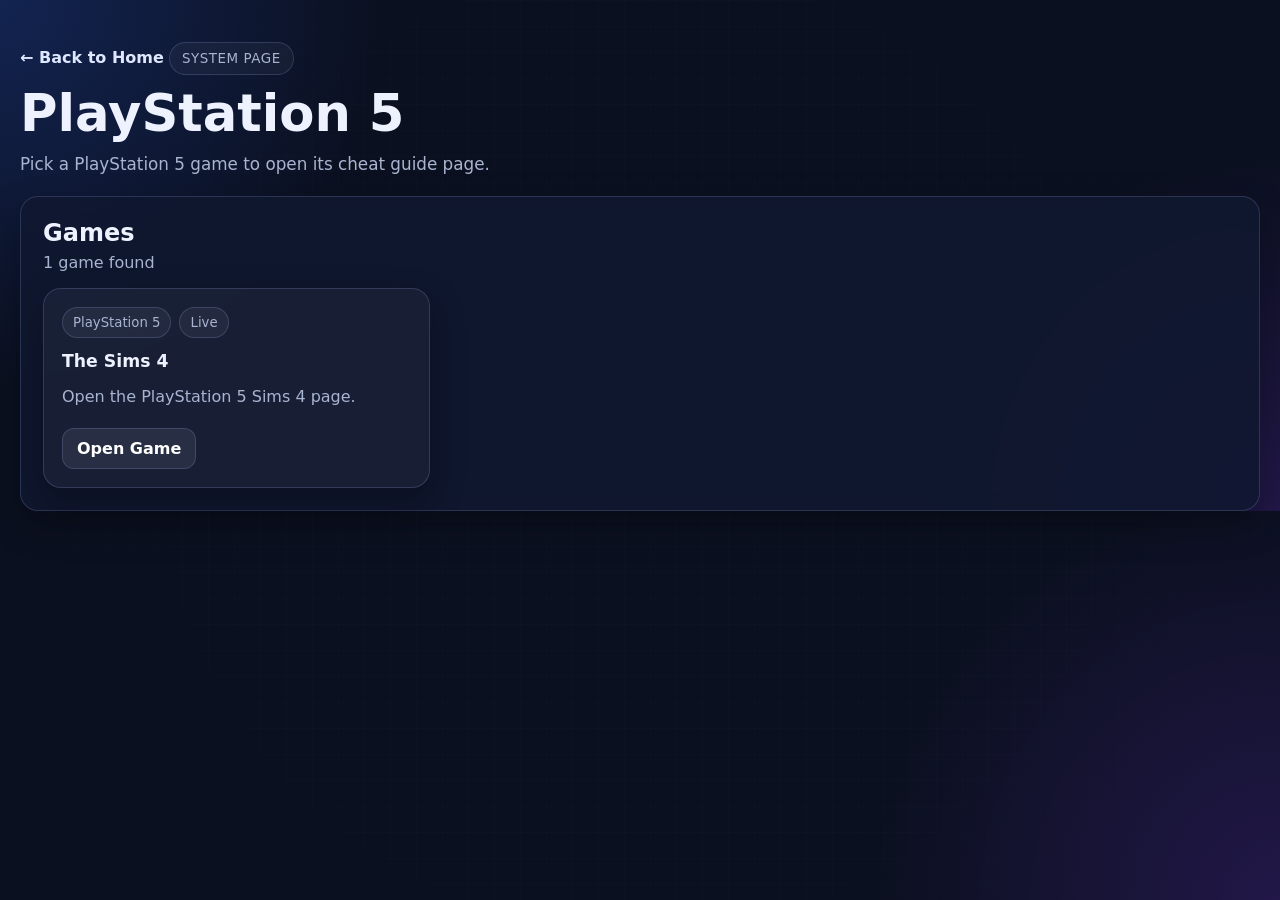
==== ps5.html @ 373ae3fd "Create ps5.html" ====
<!DOCTYPE html>
<html lang="en" data-page="system" data-system="PlayStation 5">
<head>
  <meta charset="UTF-8" />
  <meta name="viewport" content="width=device-width, initial-scale=1.0" />
  <title>PlayStation 5 | Game Cheat Lookup</title>
  <meta name="description" content="Browse PlayStation 5 cheat guides." />
  <link rel="stylesheet" href="styles.css" />
</head>
<body>
  <div class="bg-grid"></div>

  <header class="site-header">
    <div class="container">
      <a class="back-link" href="index.html">← Back to Home</a>
      <div class="eyebrow">System Page</div>
      <h1>PlayStation 5</h1>
      <p class="hero-copy">
        Pick a PlayStation 5 game to open its cheat guide page.
      </p>
    </div>
  </header>

  <main class="container">
    <section class="panel">
      <div class="section-head">
        <div>
          <h2>Games</h2>
          <p id="systemSummary">Loading...</p>
        </div>
      </div>

      <div id="gameGrid" class="card-grid"></div>
    </section>
  </main>

  <script src="data.js"></script>
  <script src="app.js"></script>
</body>
</html>
---- styles.css ----
:root {
  --bg: #0b1020;
  --panel: rgba(16, 24, 48, 0.88);
  --text: #eef2ff;
  --muted: #a9b4d0;
  --line: rgba(171, 188, 255, 0.18);
  --shadow: 0 14px 35px rgba(0, 0, 0, 0.28);
  --radius: 18px;
  --max: 1280px;
  font-family: Inter, ui-sans-serif, system-ui, -apple-system, BlinkMacSystemFont, "Segoe UI", sans-serif;
}

* {
  box-sizing: border-box;
}

html,
body {
  margin: 0;
  padding: 0;
  min-height: 100%;
  background:
    radial-gradient(circle at top left, rgba(38, 87, 208, 0.28), transparent 28%),
    radial-gradient(circle at bottom right, rgba(137, 56, 255, 0.18), transparent 26%),
    var(--bg);
  color: var(--text);
}

body {
  position: relative;
}

a {
  color: inherit;
  text-decoration: none;
}

.bg-grid {
  position: fixed;
  inset: 0;
  background-image:
    linear-gradient(rgba(255, 255, 255, 0.04) 1px, transparent 1px),
    linear-gradient(90deg, rgba(255, 255, 255, 0.04) 1px, transparent 1px);
  background-size: 26px 26px;
  mask-image: radial-gradient(circle at center, black 55%, transparent 100%);
  pointer-events: none;
  opacity: 0.35;
}

.site-header,
.container {
  position: relative;
  z-index: 1;
}

.container {
  width: min(100%, var(--max));
  margin: 0 auto;
  padding-left: 20px;
  padding-right: 20px;
}

.site-header {
  padding: 42px 0 18px;
}

.eyebrow {
  display: inline-block;
  margin-bottom: 12px;
  padding: 8px 12px;
  border-radius: 999px;
  border: 1px solid var(--line);
  background: rgba(255, 255, 255, 0.04);
  color: var(--muted);
  font-size: 0.84rem;
  letter-spacing: 0.04em;
  text-transform: uppercase;
}

h1 {
  margin: 0 0 10px;
  font-size: clamp(2.2rem, 4vw, 4rem);
  line-height: 1.03;
}

.hero-copy {
  max-width: 780px;
  color: var(--muted);
  font-size: 1.05rem;
  line-height: 1.7;
  margin: 0;
}

.back-link {
  display: inline-block;
  margin-bottom: 18px;
  color: #dfe7ff;
  font-weight: 700;
}

.panel {
  border: 1px solid var(--line);
  background: var(--panel);
  box-shadow: var(--shadow);
  backdrop-filter: blur(10px);
  border-radius: var(--radius);
  padding: 22px;
  margin-bottom: 22px;
}

.hero-panel {
  margin-top: 8px;
}

.section-head {
  display: flex;
  justify-content: space-between;
  gap: 14px;
  align-items: end;
  margin-bottom: 16px;
}

.section-head h2 {
  margin: 0 0 6px;
}

.section-head p {
  margin: 0;
  color: var(--muted);
}

.stats {
  display: grid;
  grid-template-columns: repeat(auto-fit, minmax(190px, 1fr));
  gap: 14px;
}

.stat-card,
.info-card,
.system-card,
.game-card {
  border: 1px solid var(--line);
  background: rgba(255, 255, 255, 0.04);
  border-radius: 18px;
  box-shadow: var(--shadow);
}

.stat-card {
  padding: 16px 18px;
}

.stat-label {
  display: block;
  color: var(--muted);
  font-size: 0.82rem;
  margin-bottom: 6px;
}

.stat-value {
  font-size: 1.08rem;
  font-weight: 700;
}

.card-grid,
.simple-grid {
  display: grid;
  grid-template-columns: repeat(auto-fill, minmax(290px, 1fr));
  gap: 16px;
}

.system-card,
.game-card,
.info-card {
  padding: 18px;
}

.system-card__title,
.game-card__title,
.info-card h3 {
  margin: 0 0 10px;
  font-size: 1.08rem;
  line-height: 1.35;
}

.system-card__desc,
.game-card__desc,
.info-card p {
  margin: 0 0 18px;
  color: var(--muted);
  line-height: 1.65;
}

.system-card__footer,
.game-card__footer {
  margin-top: auto;
}

.open-link {
  display: inline-flex;
  align-items: center;
  justify-content: center;
  border: 1px solid var(--line);
  background: rgba(255, 255, 255, 0.07);
  color: #ffffff;
  border-radius: 12px;
  padding: 10px 14px;
  font-weight: 700;
}

.tag-row {
  display: flex;
  flex-wrap: wrap;
  gap: 8px;
  margin-bottom: 12px;
}

.tag {
  display: inline-flex;
  align-items: center;
  border-radius: 999px;
  border: 1px solid var(--line);
  background: rgba(255, 255, 255, 0.05);
  padding: 7px 10px;
  font-size: 0.83rem;
  color: var(--muted);
}

.empty-state {
  border-radius: 18px;
  border: 1px dashed var(--line);
  padding: 26px;
  background: rgba(255, 255, 255, 0.03);
  color: var(--muted);
}

@media (max-width: 640px) {
  .container {
    padding-left: 14px;
    padding-right: 14px;
  }

  .site-header {
    padding-top: 28px;
  }

  .stats,
  .card-grid,
  .simple-grid {
    grid-template-columns: 1fr;
  }
}
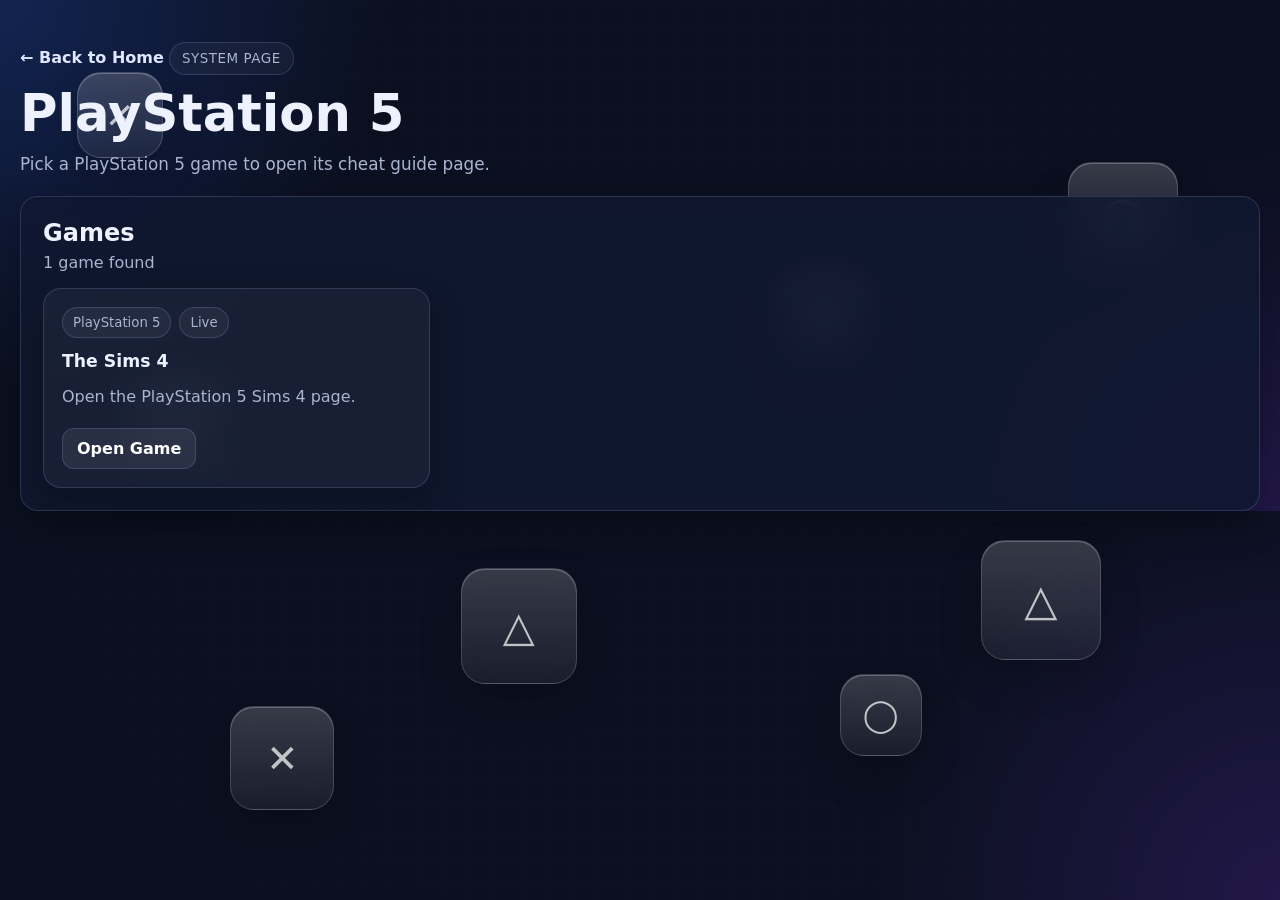
==== commit a9ee610d: "Update ps5.html" ====
--- a/ps5.html
+++ b/ps5.html
@@ -7,8 +7,19 @@
   <meta name="description" content="Browse PlayStation 5 cheat guides." />
   <link rel="stylesheet" href="styles.css" />
 </head>
-<body>
+<body class="ps5-page">
   <div class="bg-grid"></div>
+
+  <div class="ps-bg-icons" aria-hidden="true">
+    <span class="ps-symbol sym-x sym-1">✕</span>
+    <span class="ps-symbol sym-circle sym-2">◯</span>
+    <span class="ps-symbol sym-square sym-3">□</span>
+    <span class="ps-symbol sym-triangle sym-4">△</span>
+    <span class="ps-symbol sym-x sym-5">✕</span>
+    <span class="ps-symbol sym-circle sym-6">◯</span>
+    <span class="ps-symbol sym-square sym-7">□</span>
+    <span class="ps-symbol sym-triangle sym-8">△</span>
+  </div>
 
   <header class="site-header">
     <div class="container">
--- a/styles.css
+++ b/styles.css
@@ -28,6 +28,7 @@
 
 body {
   position: relative;
+  overflow-x: hidden;
 }
 
 a {
@@ -45,12 +46,13 @@
   mask-image: radial-gradient(circle at center, black 55%, transparent 100%);
   pointer-events: none;
   opacity: 0.35;
+  z-index: 0;
 }
 
 .site-header,
 .container {
   position: relative;
-  z-index: 1;
+  z-index: 2;
 }
 
 .container {
@@ -233,6 +235,169 @@
   color: var(--muted);
 }
 
+/* PS5 floating glass symbols */
+
+.ps5-page .ps-bg-icons {
+  position: fixed;
+  inset: 0;
+  pointer-events: none;
+  overflow: hidden;
+  z-index: 1;
+}
+
+.ps5-page .ps-symbol {
+  position: absolute;
+  display: flex;
+  align-items: center;
+  justify-content: center;
+  color: rgba(255, 255, 255, 0.72);
+  background: linear-gradient(
+    180deg,
+    rgba(255, 255, 255, 0.18) 0%,
+    rgba(255, 255, 255, 0.06) 100%
+  );
+  border: 1px solid rgba(255, 255, 255, 0.16);
+  box-shadow:
+    inset 0 1px 0 rgba(255, 255, 255, 0.24),
+    0 18px 40px rgba(0, 0, 0, 0.18);
+  backdrop-filter: blur(12px);
+  -webkit-backdrop-filter: blur(12px);
+  user-select: none;
+}
+
+.ps5-page .sym-x,
+.ps5-page .sym-circle,
+.ps5-page .sym-square,
+.ps5-page .sym-triangle {
+  border-radius: 24px;
+}
+
+.ps5-page .sym-1 {
+  top: 8%;
+  left: 6%;
+  width: 86px;
+  height: 86px;
+  font-size: 2.2rem;
+  animation: floatA 16s ease-in-out infinite;
+}
+
+.ps5-page .sym-2 {
+  top: 18%;
+  right: 8%;
+  width: 110px;
+  height: 110px;
+  font-size: 2.5rem;
+  animation: floatB 19s ease-in-out infinite;
+}
+
+.ps5-page .sym-3 {
+  top: 42%;
+  left: 10%;
+  width: 96px;
+  height: 96px;
+  font-size: 2.3rem;
+  animation: floatC 18s ease-in-out infinite;
+}
+
+.ps5-page .sym-4 {
+  top: 60%;
+  right: 14%;
+  width: 120px;
+  height: 120px;
+  font-size: 2.7rem;
+  animation: floatA 20s ease-in-out infinite;
+}
+
+.ps5-page .sym-5 {
+  bottom: 10%;
+  left: 18%;
+  width: 104px;
+  height: 104px;
+  font-size: 2.4rem;
+  animation: floatB 17s ease-in-out infinite;
+}
+
+.ps5-page .sym-6 {
+  bottom: 16%;
+  right: 28%;
+  width: 82px;
+  height: 82px;
+  font-size: 2rem;
+  animation: floatC 15s ease-in-out infinite;
+}
+
+.ps5-page .sym-7 {
+  top: 30%;
+  right: 32%;
+  width: 92px;
+  height: 92px;
+  font-size: 2.2rem;
+  animation: floatA 21s ease-in-out infinite;
+}
+
+.ps5-page .sym-8 {
+  bottom: 24%;
+  left: 36%;
+  width: 116px;
+  height: 116px;
+  font-size: 2.6rem;
+  animation: floatB 22s ease-in-out infinite;
+}
+
+@keyframes floatA {
+  0% {
+    transform: translate3d(0, 0, 0) rotate(0deg);
+  }
+  25% {
+    transform: translate3d(24px, -18px, 0) rotate(8deg);
+  }
+  50% {
+    transform: translate3d(-12px, 20px, 0) rotate(-6deg);
+  }
+  75% {
+    transform: translate3d(18px, 10px, 0) rotate(4deg);
+  }
+  100% {
+    transform: translate3d(0, 0, 0) rotate(0deg);
+  }
+}
+
+@keyframes floatB {
+  0% {
+    transform: translate3d(0, 0, 0) rotate(0deg);
+  }
+  25% {
+    transform: translate3d(-20px, 18px, 0) rotate(-7deg);
+  }
+  50% {
+    transform: translate3d(16px, -20px, 0) rotate(5deg);
+  }
+  75% {
+    transform: translate3d(-10px, -8px, 0) rotate(-4deg);
+  }
+  100% {
+    transform: translate3d(0, 0, 0) rotate(0deg);
+  }
+}
+
+@keyframes floatC {
+  0% {
+    transform: translate3d(0, 0, 0) rotate(0deg);
+  }
+  20% {
+    transform: translate3d(14px, -12px, 0) rotate(5deg);
+  }
+  50% {
+    transform: translate3d(-22px, 14px, 0) rotate(-8deg);
+  }
+  80% {
+    transform: translate3d(12px, 22px, 0) rotate(6deg);
+  }
+  100% {
+    transform: translate3d(0, 0, 0) rotate(0deg);
+  }
+}
+
 @media (max-width: 640px) {
   .container {
     padding-left: 14px;
@@ -248,4 +413,15 @@
   .simple-grid {
     grid-template-columns: 1fr;
   }
-}
+
+  .ps5-page .sym-1,
+  .ps5-page .sym-2,
+  .ps5-page .sym-3,
+  .ps5-page .sym-4,
+  .ps5-page .sym-5,
+  .ps5-page .sym-6,
+  .ps5-page .sym-7,
+  .ps5-page .sym-8 {
+    transform: scale(0.8);
+  }
+}
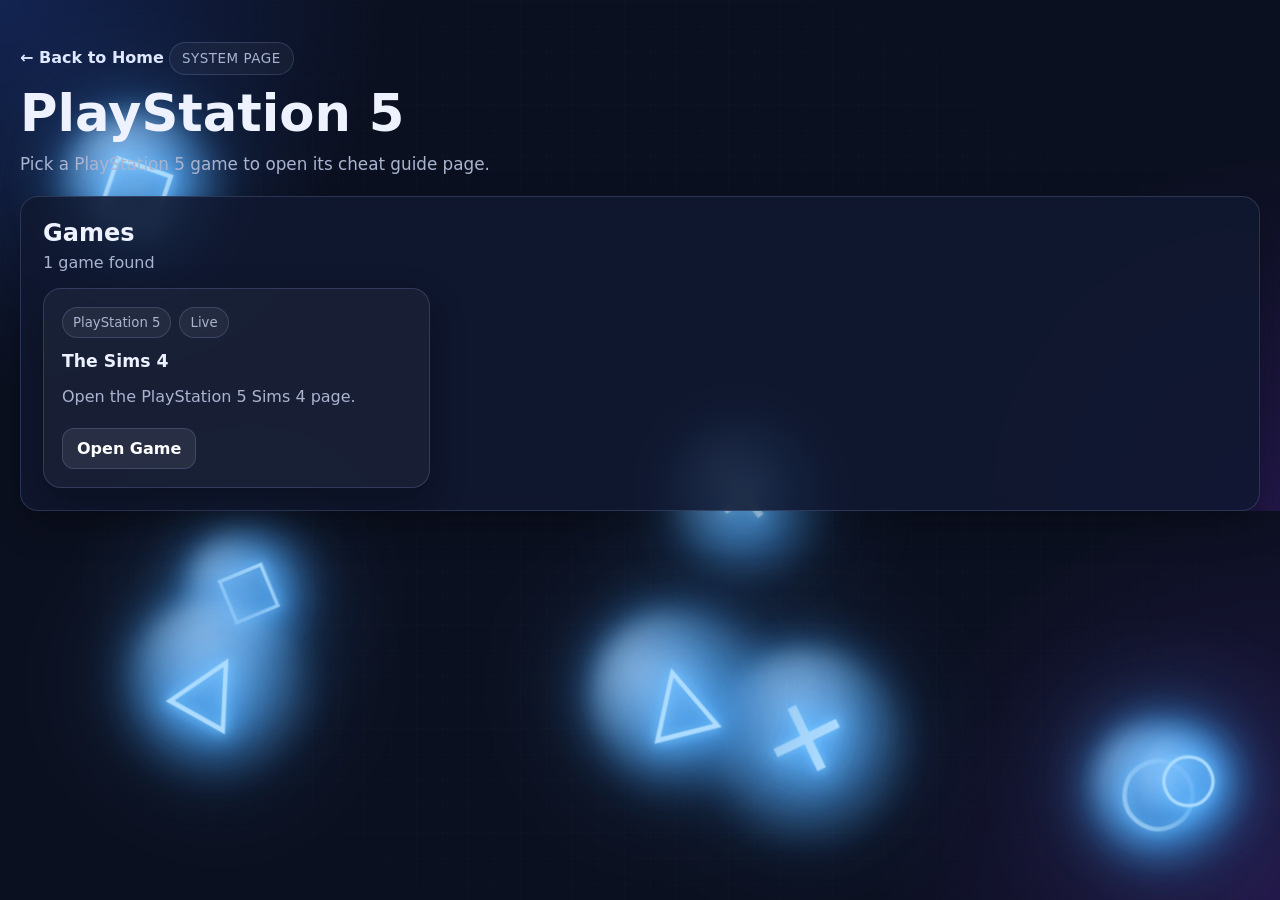
==== commit 5bc3883c: "Update ps5.html" ====
--- a/ps5.html
+++ b/ps5.html
@@ -11,14 +11,14 @@
   <div class="bg-grid"></div>
 
   <div class="ps-bg-icons" aria-hidden="true">
-    <span class="ps-symbol sym-x sym-1">✕</span>
-    <span class="ps-symbol sym-circle sym-2">◯</span>
-    <span class="ps-symbol sym-square sym-3">□</span>
-    <span class="ps-symbol sym-triangle sym-4">△</span>
-    <span class="ps-symbol sym-x sym-5">✕</span>
-    <span class="ps-symbol sym-circle sym-6">◯</span>
-    <span class="ps-symbol sym-square sym-7">□</span>
-    <span class="ps-symbol sym-triangle sym-8">△</span>
+    <span class="ps-symbol" data-size="xl">✕</span>
+    <span class="ps-symbol" data-size="lg">◯</span>
+    <span class="ps-symbol" data-size="xl">□</span>
+    <span class="ps-symbol" data-size="xl">△</span>
+    <span class="ps-symbol" data-size="lg">✕</span>
+    <span class="ps-symbol" data-size="md">◯</span>
+    <span class="ps-symbol" data-size="lg">□</span>
+    <span class="ps-symbol" data-size="xl">△</span>
   </div>
 
   <header class="site-header">
--- a/styles.css
+++ b/styles.css
@@ -235,7 +235,7 @@
   color: var(--muted);
 }
 
-/* PS5 floating glass symbols */
+/* PS5 floating random blue glowing symbols */
 
 .ps5-page .ps-bg-icons {
   position: fixed;
@@ -250,152 +250,43 @@
   display: flex;
   align-items: center;
   justify-content: center;
-  color: rgba(255, 255, 255, 0.72);
-  background: linear-gradient(
-    180deg,
-    rgba(255, 255, 255, 0.18) 0%,
-    rgba(255, 255, 255, 0.06) 100%
-  );
-  border: 1px solid rgba(255, 255, 255, 0.16);
-  box-shadow:
-    inset 0 1px 0 rgba(255, 255, 255, 0.24),
-    0 18px 40px rgba(0, 0, 0, 0.18);
-  backdrop-filter: blur(12px);
-  -webkit-backdrop-filter: blur(12px);
+  line-height: 1;
+  font-weight: 900;
+  color: rgba(173, 220, 255, 0.98);
   user-select: none;
-}
-
-.ps5-page .sym-x,
-.ps5-page .sym-circle,
-.ps5-page .sym-square,
-.ps5-page .sym-triangle {
-  border-radius: 24px;
-}
-
-.ps5-page .sym-1 {
-  top: 8%;
-  left: 6%;
-  width: 86px;
-  height: 86px;
-  font-size: 2.2rem;
-  animation: floatA 16s ease-in-out infinite;
-}
-
-.ps5-page .sym-2 {
-  top: 18%;
-  right: 8%;
-  width: 110px;
-  height: 110px;
-  font-size: 2.5rem;
-  animation: floatB 19s ease-in-out infinite;
-}
-
-.ps5-page .sym-3 {
-  top: 42%;
-  left: 10%;
-  width: 96px;
-  height: 96px;
-  font-size: 2.3rem;
-  animation: floatC 18s ease-in-out infinite;
-}
-
-.ps5-page .sym-4 {
-  top: 60%;
-  right: 14%;
-  width: 120px;
-  height: 120px;
-  font-size: 2.7rem;
-  animation: floatA 20s ease-in-out infinite;
-}
-
-.ps5-page .sym-5 {
-  bottom: 10%;
-  left: 18%;
-  width: 104px;
-  height: 104px;
-  font-size: 2.4rem;
-  animation: floatB 17s ease-in-out infinite;
-}
-
-.ps5-page .sym-6 {
-  bottom: 16%;
-  right: 28%;
-  width: 82px;
-  height: 82px;
-  font-size: 2rem;
-  animation: floatC 15s ease-in-out infinite;
-}
-
-.ps5-page .sym-7 {
-  top: 30%;
-  right: 32%;
-  width: 92px;
-  height: 92px;
-  font-size: 2.2rem;
-  animation: floatA 21s ease-in-out infinite;
-}
-
-.ps5-page .sym-8 {
-  bottom: 24%;
-  left: 36%;
-  width: 116px;
-  height: 116px;
-  font-size: 2.6rem;
-  animation: floatB 22s ease-in-out infinite;
-}
-
-@keyframes floatA {
-  0% {
-    transform: translate3d(0, 0, 0) rotate(0deg);
-  }
-  25% {
-    transform: translate3d(24px, -18px, 0) rotate(8deg);
-  }
-  50% {
-    transform: translate3d(-12px, 20px, 0) rotate(-6deg);
-  }
-  75% {
-    transform: translate3d(18px, 10px, 0) rotate(4deg);
-  }
-  100% {
-    transform: translate3d(0, 0, 0) rotate(0deg);
-  }
-}
-
-@keyframes floatB {
-  0% {
-    transform: translate3d(0, 0, 0) rotate(0deg);
-  }
-  25% {
-    transform: translate3d(-20px, 18px, 0) rotate(-7deg);
-  }
-  50% {
-    transform: translate3d(16px, -20px, 0) rotate(5deg);
-  }
-  75% {
-    transform: translate3d(-10px, -8px, 0) rotate(-4deg);
-  }
-  100% {
-    transform: translate3d(0, 0, 0) rotate(0deg);
-  }
-}
-
-@keyframes floatC {
-  0% {
-    transform: translate3d(0, 0, 0) rotate(0deg);
-  }
-  20% {
-    transform: translate3d(14px, -12px, 0) rotate(5deg);
-  }
-  50% {
-    transform: translate3d(-22px, 14px, 0) rotate(-8deg);
-  }
-  80% {
-    transform: translate3d(12px, 22px, 0) rotate(6deg);
-  }
-  100% {
-    transform: translate3d(0, 0, 0) rotate(0deg);
-  }
+  will-change: transform, left, top;
+  filter:
+    drop-shadow(0 0 10px rgba(80, 170, 255, 0.9))
+    drop-shadow(0 0 24px rgba(80, 170, 255, 0.75))
+    drop-shadow(0 0 48px rgba(80, 170, 255, 0.45))
+    drop-shadow(0 14px 30px rgba(0, 0, 0, 0.28));
+  text-shadow:
+    0 0 12px rgba(120, 200, 255, 0.95),
+    0 0 28px rgba(80, 170, 255, 0.7),
+    0 0 52px rgba(80, 170, 255, 0.42);
+}
+
+.ps5-page .ps-symbol::before {
+  content: "";
+  position: absolute;
+  inset: -22%;
+  border-radius: 50%;
+  background:
+    radial-gradient(circle, rgba(110, 195, 255, 0.32) 0%, rgba(80, 170, 255, 0.16) 36%, rgba(80, 170, 255, 0.06) 60%, transparent 76%);
+  filter: blur(14px);
+  z-index: -1;
+}
+
+.ps5-page .ps-symbol::after {
+  content: "";
+  position: absolute;
+  inset: -10%;
+  border-radius: 50%;
+  background:
+    radial-gradient(circle at 30% 30%, rgba(255, 255, 255, 0.38), rgba(180, 230, 255, 0.08) 45%, transparent 70%);
+  filter: blur(10px);
+  opacity: 0.9;
+  z-index: -1;
 }
 
 @media (max-width: 640px) {
@@ -413,15 +304,4 @@
   .simple-grid {
     grid-template-columns: 1fr;
   }
-
-  .ps5-page .sym-1,
-  .ps5-page .sym-2,
-  .ps5-page .sym-3,
-  .ps5-page .sym-4,
-  .ps5-page .sym-5,
-  .ps5-page .sym-6,
-  .ps5-page .sym-7,
-  .ps5-page .sym-8 {
-    transform: scale(0.8);
-  }
-}
+}
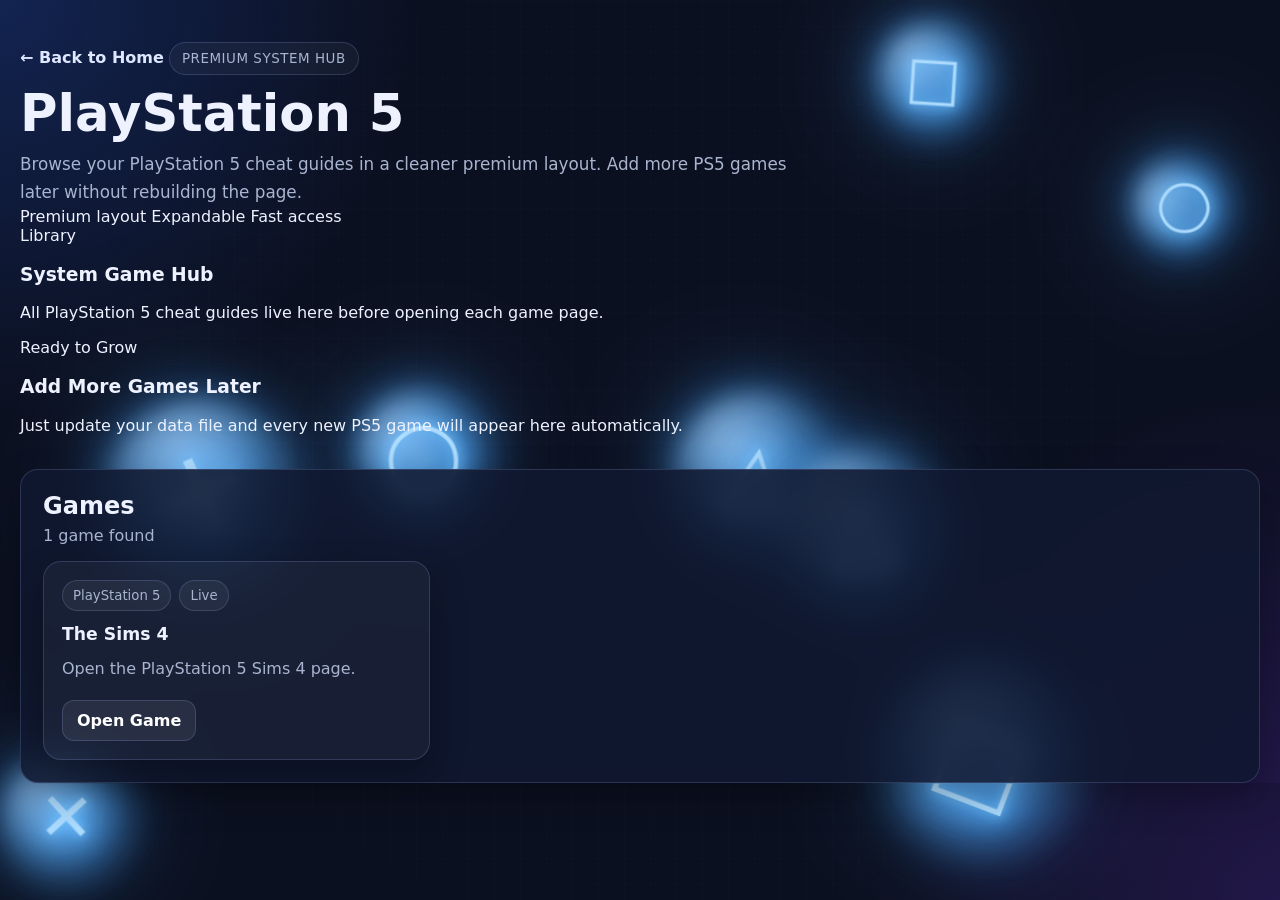
==== commit 6dccdb5e: "Update ps5.html" ====
--- a/ps5.html
+++ b/ps5.html
@@ -21,25 +21,58 @@
     <span class="ps-symbol" data-size="xl">△</span>
   </div>
 
-  <header class="site-header">
+  <div class="ps-ambient" aria-hidden="true">
+    <span class="ps-orb orb-1"></span>
+    <span class="ps-orb orb-2"></span>
+    <span class="ps-orb orb-3"></span>
+  </div>
+
+  <header class="site-header site-header--premium">
     <div class="container">
-      <a class="back-link" href="index.html">← Back to Home</a>
-      <div class="eyebrow">System Page</div>
-      <h1>PlayStation 5</h1>
-      <p class="hero-copy">
-        Pick a PlayStation 5 game to open its cheat guide page.
-      </p>
+      <div class="ps5-hero-panel">
+        <div class="ps5-hero-copy">
+          <a class="back-link" href="index.html">← Back to Home</a>
+          <div class="eyebrow">Premium System Hub</div>
+          <h1>PlayStation 5</h1>
+          <p class="hero-copy">
+            Browse your PlayStation 5 cheat guides in a cleaner premium layout.
+            Add more PS5 games later without rebuilding the page.
+          </p>
+
+          <div class="premium-pills">
+            <span class="premium-pill">Premium layout</span>
+            <span class="premium-pill">Expandable</span>
+            <span class="premium-pill">Fast access</span>
+          </div>
+        </div>
+
+        <div class="ps5-feature-stack">
+          <article class="feature-card">
+            <span class="feature-card__label">Library</span>
+            <h3>System Game Hub</h3>
+            <p>All PlayStation 5 cheat guides live here before opening each game page.</p>
+          </article>
+
+          <article class="feature-card">
+            <span class="feature-card__label">Ready to Grow</span>
+            <h3>Add More Games Later</h3>
+            <p>Just update your data file and every new PS5 game will appear here automatically.</p>
+          </article>
+        </div>
+      </div>
     </div>
   </header>
 
   <main class="container">
-    <section class="panel">
+    <section class="panel premium-panel premium-panel--games">
       <div class="section-head">
         <div>
           <h2>Games</h2>
           <p id="systemSummary">Loading...</p>
         </div>
       </div>
+
+      <div class="premium-divider"></div>
 
       <div id="gameGrid" class="card-grid"></div>
     </section>
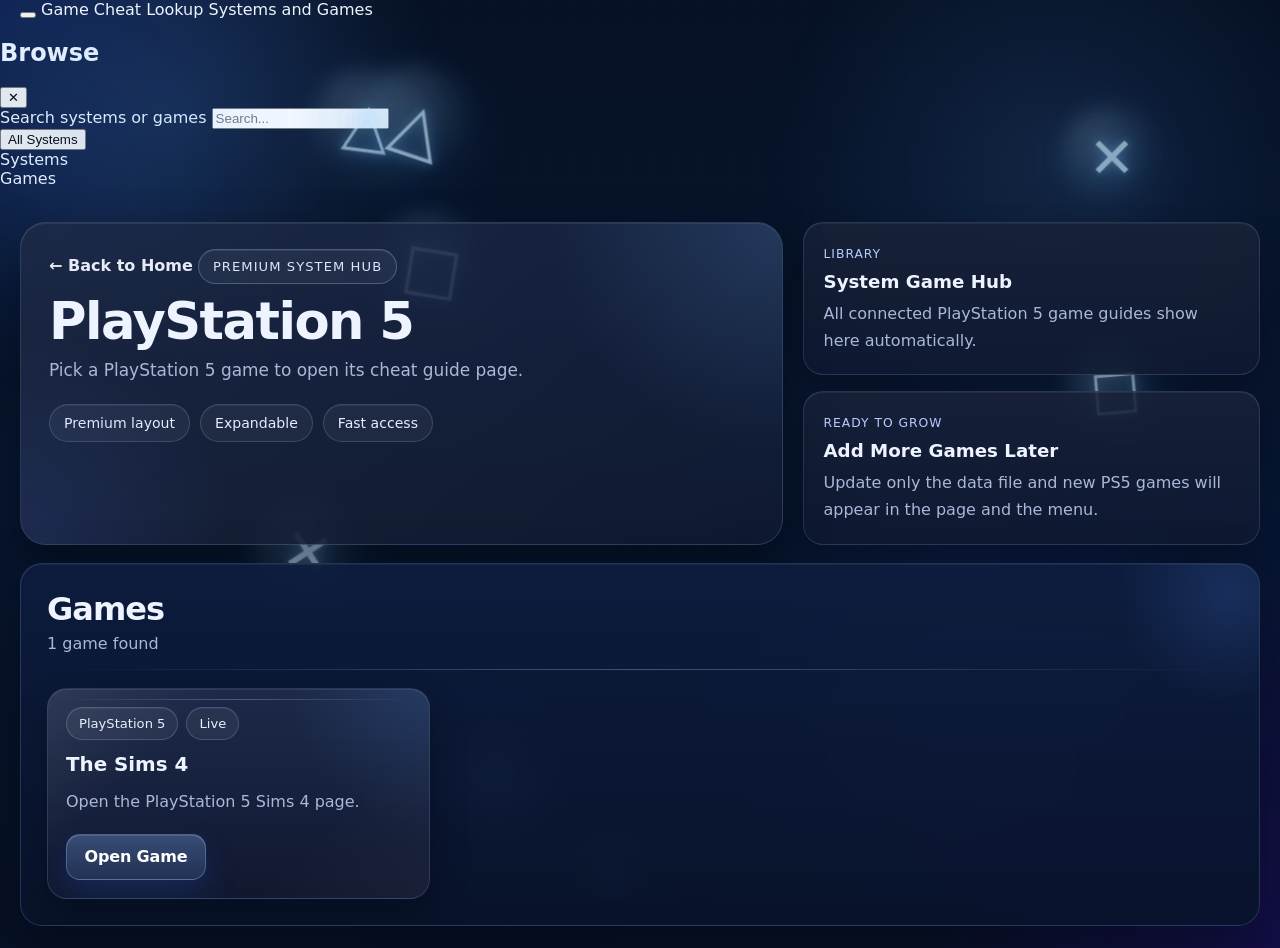
==== commit 5e96977d: "Update ps5.html" ====
--- a/ps5.html
+++ b/ps5.html
@@ -27,6 +27,56 @@
     <span class="ps-orb orb-3"></span>
   </div>
 
+  <header class="topbar">
+    <div class="container topbar__inner">
+      <button
+        id="menuToggle"
+        class="menu-btn"
+        type="button"
+        aria-label="Open menu"
+        aria-expanded="false"
+        aria-controls="sideMenu"
+      >
+        <span></span>
+        <span></span>
+        <span></span>
+      </button>
+
+      <a class="brand" href="index.html">
+        <span class="brand__title">Game Cheat Lookup</span>
+        <span class="brand__subtitle">Systems and Games</span>
+      </a>
+    </div>
+  </header>
+
+  <aside id="sideMenu" class="side-menu" aria-hidden="true">
+    <div class="side-menu__header">
+      <h2>Browse</h2>
+      <button id="closeMenu" class="close-btn" type="button" aria-label="Close menu">✕</button>
+    </div>
+
+    <div class="side-menu__content">
+      <label class="label" for="menuSearch">Search systems or games</label>
+      <input id="menuSearch" type="search" placeholder="Search..." />
+
+      <div class="menu-toolbar">
+        <button id="showAllSystemsBtn" class="menu-chip" type="button">All Systems</button>
+      </div>
+
+      <div class="menu-section">
+        <div class="menu-section__title">Systems</div>
+        <div id="menuSystemList" class="menu-system-list"></div>
+      </div>
+
+      <div class="menu-section">
+        <div class="menu-section__title">Games</div>
+        <div id="menuGameList" class="menu-game-list"></div>
+      </div>
+    </div>
+  </aside>
+
+  <div id="menuOverlay" class="menu-overlay"></div>
+
   <header class="site-header site-header--premium">
     <div class="container">
       <div class="ps5-hero-panel">
@@ -35,8 +85,7 @@
           <div class="eyebrow">Premium System Hub</div>
           <h1>PlayStation 5</h1>
           <p class="hero-copy">
-            Browse your PlayStation 5 cheat guides in a cleaner premium layout.
-            Add more PS5 games later without rebuilding the page.
+            Pick a PlayStation 5 game to open its cheat guide page.
           </p>
 
           <div class="premium-pills">
@@ -50,13 +99,13 @@
           <article class="feature-card">
             <span class="feature-card__label">Library</span>
             <h3>System Game Hub</h3>
-            <p>All PlayStation 5 cheat guides live here before opening each game page.</p>
+            <p>All connected PlayStation 5 game guides show here automatically.</p>
           </article>
 
           <article class="feature-card">
             <span class="feature-card__label">Ready to Grow</span>
             <h3>Add More Games Later</h3>
-            <p>Just update your data file and every new PS5 game will appear here automatically.</p>
+            <p>Update only the data file and new PS5 games will appear in the page and the menu.</p>
           </article>
         </div>
       </div>
--- a/styles.css
+++ b/styles.css
@@ -1,11 +1,18 @@
 :root {
-  --bg: #0b1020;
-  --panel: rgba(16, 24, 48, 0.88);
-  --text: #eef2ff;
-  --muted: #a9b4d0;
-  --line: rgba(171, 188, 255, 0.18);
-  --shadow: 0 14px 35px rgba(0, 0, 0, 0.28);
-  --radius: 18px;
+  --bg: #071126;
+  --panel: rgba(14, 24, 52, 0.82);
+  --panel-strong: rgba(10, 19, 44, 0.95);
+  --text: #eef4ff;
+  --muted: #a9b8d8;
+  --line: rgba(162, 190, 255, 0.16);
+  --line-strong: rgba(186, 211, 255, 0.28);
+  --blue: #6ab4ff;
+  --blue-2: #3b82f6;
+  --blue-glow: rgba(88, 168, 255, 0.38);
+  --white-glow: rgba(255, 255, 255, 0.2);
+  --shadow: 0 18px 45px rgba(0, 0, 0, 0.34);
+  --shadow-soft: 0 10px 28px rgba(0, 0, 0, 0.22);
+  --radius: 22px;
   --max: 1280px;
   font-family: Inter, ui-sans-serif, system-ui, -apple-system, BlinkMacSystemFont, "Segoe UI", sans-serif;
 }
@@ -20,9 +27,9 @@
   padding: 0;
   min-height: 100%;
   background:
-    radial-gradient(circle at top left, rgba(38, 87, 208, 0.28), transparent 28%),
-    radial-gradient(circle at bottom right, rgba(137, 56, 255, 0.18), transparent 26%),
-    var(--bg);
+    radial-gradient(circle at top left, rgba(52, 104, 255, 0.2), transparent 24%),
+    radial-gradient(circle at bottom right, rgba(83, 0, 255, 0.16), transparent 24%),
+    linear-gradient(180deg, #061125 0%, #07152e 52%, #071126 100%);
   color: var(--text);
 }
 
@@ -40,17 +47,19 @@
   position: fixed;
   inset: 0;
   background-image:
-    linear-gradient(rgba(255, 255, 255, 0.04) 1px, transparent 1px),
-    linear-gradient(90deg, rgba(255, 255, 255, 0.04) 1px, transparent 1px);
+    linear-gradient(rgba(255, 255, 255, 0.035) 1px, transparent 1px),
+    linear-gradient(90deg, rgba(255, 255, 255, 0.035) 1px, transparent 1px);
   background-size: 26px 26px;
-  mask-image: radial-gradient(circle at center, black 55%, transparent 100%);
-  pointer-events: none;
-  opacity: 0.35;
+  mask-image: radial-gradient(circle at center, black 56%, transparent 100%);
+  pointer-events: none;
+  opacity: 0.32;
   z-index: 0;
 }
 
 .site-header,
-.container {
+.container,
+.ps-bg-icons,
+.ps-ambient {
   position: relative;
   z-index: 2;
 }
@@ -63,48 +72,58 @@
 }
 
 .site-header {
-  padding: 42px 0 18px;
+  padding: 40px 0 18px;
+}
+
+.site-header--premium {
+  padding-top: 34px;
 }
 
 .eyebrow {
   display: inline-block;
   margin-bottom: 12px;
-  padding: 8px 12px;
+  padding: 9px 14px;
   border-radius: 999px;
-  border: 1px solid var(--line);
-  background: rgba(255, 255, 255, 0.04);
-  color: var(--muted);
-  font-size: 0.84rem;
-  letter-spacing: 0.04em;
+  border: 1px solid var(--line-strong);
+  background: rgba(255, 255, 255, 0.05);
+  color: #d9e5ff;
+  font-size: 0.82rem;
+  letter-spacing: 0.08em;
   text-transform: uppercase;
+  box-shadow: inset 0 1px 0 rgba(255, 255, 255, 0.08);
 }
 
 h1 {
   margin: 0 0 10px;
-  font-size: clamp(2.2rem, 4vw, 4rem);
-  line-height: 1.03;
+  font-size: clamp(2.35rem, 4vw, 4.35rem);
+  line-height: 0.98;
+  letter-spacing: -0.03em;
 }
 
 .hero-copy {
-  max-width: 780px;
+  max-width: 760px;
   color: var(--muted);
-  font-size: 1.05rem;
-  line-height: 1.7;
+  font-size: 1.06rem;
+  line-height: 1.75;
   margin: 0;
 }
 
 .back-link {
-  display: inline-block;
+  display: inline-flex;
+  align-items: center;
+  gap: 8px;
   margin-bottom: 18px;
-  color: #dfe7ff;
+  color: #f2f6ff;
   font-weight: 700;
+  opacity: 0.95;
 }
 
 .panel {
   border: 1px solid var(--line);
   background: var(--panel);
   box-shadow: var(--shadow);
-  backdrop-filter: blur(10px);
+  backdrop-filter: blur(18px);
+  -webkit-backdrop-filter: blur(18px);
   border-radius: var(--radius);
   padding: 22px;
   margin-bottom: 22px;
@@ -124,6 +143,8 @@
 
 .section-head h2 {
   margin: 0 0 6px;
+  font-size: 2rem;
+  letter-spacing: -0.03em;
 }
 
 .section-head p {
@@ -140,11 +161,12 @@
 .stat-card,
 .info-card,
 .system-card,
-.game-card {
+.game-card,
+.feature-card {
   border: 1px solid var(--line);
-  background: rgba(255, 255, 255, 0.04);
-  border-radius: 18px;
-  box-shadow: var(--shadow);
+  background: rgba(255, 255, 255, 0.045);
+  border-radius: 20px;
+  box-shadow: var(--shadow-soft);
 }
 
 .stat-card {
@@ -167,7 +189,7 @@
 .simple-grid {
   display: grid;
   grid-template-columns: repeat(auto-fill, minmax(290px, 1fr));
-  gap: 16px;
+  gap: 18px;
 }
 
 .system-card,
@@ -180,7 +202,7 @@
 .game-card__title,
 .info-card h3 {
   margin: 0 0 10px;
-  font-size: 1.08rem;
+  font-size: 1.1rem;
   line-height: 1.35;
 }
 
@@ -189,24 +211,12 @@
 .info-card p {
   margin: 0 0 18px;
   color: var(--muted);
-  line-height: 1.65;
+  line-height: 1.7;
 }
 
 .system-card__footer,
 .game-card__footer {
   margin-top: auto;
-}
-
-.open-link {
-  display: inline-flex;
-  align-items: center;
-  justify-content: center;
-  border: 1px solid var(--line);
-  background: rgba(255, 255, 255, 0.07);
-  color: #ffffff;
-  border-radius: 12px;
-  padding: 10px 14px;
-  font-weight: 700;
 }
 
 .tag-row {
@@ -220,11 +230,31 @@
   display: inline-flex;
   align-items: center;
   border-radius: 999px;
-  border: 1px solid var(--line);
+  border: 1px solid var(--line-strong);
   background: rgba(255, 255, 255, 0.05);
-  padding: 7px 10px;
-  font-size: 0.83rem;
-  color: var(--muted);
+  padding: 8px 12px;
+  font-size: 0.82rem;
+  color: #dbe7ff;
+  box-shadow: inset 0 1px 0 rgba(255, 255, 255, 0.06);
+}
+
+.open-link {
+  display: inline-flex;
+  align-items: center;
+  justify-content: center;
+  min-height: 46px;
+  border: 1px solid rgba(141, 186, 255, 0.3);
+  background:
+    linear-gradient(180deg, rgba(104, 159, 255, 0.22), rgba(48, 95, 186, 0.16)),
+    rgba(255, 255, 255, 0.06);
+  color: #ffffff;
+  border-radius: 14px;
+  padding: 11px 16px;
+  font-weight: 800;
+  letter-spacing: -0.01em;
+  box-shadow:
+    0 12px 30px rgba(35, 84, 190, 0.22),
+    inset 0 1px 0 rgba(255, 255, 255, 0.12);
 }
 
 .empty-state {
@@ -235,7 +265,199 @@
   color: var(--muted);
 }
 
-/* PS5 floating random blue glowing symbols */
+/* premium ps5 page */
+
+.ps5-page::before {
+  content: "";
+  position: fixed;
+  inset: 0;
+  background:
+    radial-gradient(circle at 14% 12%, rgba(98, 168, 255, 0.16), transparent 20%),
+    radial-gradient(circle at 82% 18%, rgba(98, 168, 255, 0.12), transparent 22%),
+    radial-gradient(circle at 76% 82%, rgba(68, 86, 255, 0.16), transparent 24%);
+  pointer-events: none;
+  z-index: 0;
+}
+
+.ps5-page .site-header--premium .container {
+  position: relative;
+}
+
+.ps5-hero-panel {
+  display: grid;
+  grid-template-columns: minmax(0, 1.25fr) minmax(320px, 0.75fr);
+  gap: 20px;
+  align-items: stretch;
+}
+
+.ps5-hero-copy {
+  padding: 26px 28px;
+  border: 1px solid rgba(154, 198, 255, 0.18);
+  border-radius: 26px;
+  background:
+    linear-gradient(135deg, rgba(255,255,255,0.07), rgba(255,255,255,0.03)),
+    linear-gradient(180deg, rgba(9, 23, 55, 0.82), rgba(8, 18, 42, 0.9));
+  box-shadow:
+    var(--shadow),
+    inset 0 1px 0 rgba(255,255,255,0.08);
+  overflow: hidden;
+  position: relative;
+}
+
+.ps5-hero-copy::before {
+  content: "";
+  position: absolute;
+  inset: -1px;
+  background:
+    radial-gradient(circle at top right, rgba(122, 194, 255, 0.16), transparent 28%),
+    radial-gradient(circle at bottom left, rgba(81, 121, 255, 0.13), transparent 26%);
+  pointer-events: none;
+}
+
+.ps5-feature-stack {
+  display: grid;
+  gap: 16px;
+}
+
+.feature-card {
+  padding: 20px;
+  background:
+    linear-gradient(180deg, rgba(255,255,255,0.06), rgba(255,255,255,0.03)),
+    rgba(8, 18, 42, 0.86);
+  border: 1px solid rgba(154, 198, 255, 0.16);
+  box-shadow:
+    var(--shadow-soft),
+    inset 0 1px 0 rgba(255,255,255,0.06);
+}
+
+.feature-card__label {
+  display: inline-block;
+  margin-bottom: 10px;
+  font-size: 0.77rem;
+  letter-spacing: 0.08em;
+  text-transform: uppercase;
+  color: #b6ccff;
+}
+
+.feature-card h3 {
+  margin: 0 0 8px;
+  font-size: 1.14rem;
+}
+
+.feature-card p {
+  margin: 0;
+  color: var(--muted);
+  line-height: 1.7;
+}
+
+.premium-pills {
+  display: flex;
+  flex-wrap: wrap;
+  gap: 10px;
+  margin-top: 18px;
+}
+
+.premium-pill {
+  display: inline-flex;
+  align-items: center;
+  min-height: 38px;
+  padding: 0 14px;
+  border-radius: 999px;
+  border: 1px solid rgba(154, 198, 255, 0.2);
+  background: rgba(255,255,255,0.05);
+  color: #e4eeff;
+  font-size: 0.88rem;
+  box-shadow: inset 0 1px 0 rgba(255,255,255,0.06);
+}
+
+.premium-panel {
+  padding: 26px;
+  background:
+    linear-gradient(180deg, rgba(13, 28, 62, 0.9), rgba(8, 18, 42, 0.92)),
+    rgba(255,255,255,0.03);
+  border: 1px solid rgba(154, 198, 255, 0.18);
+  box-shadow:
+    0 24px 60px rgba(0, 0, 0, 0.34),
+    inset 0 1px 0 rgba(255,255,255,0.06);
+}
+
+.premium-panel--games {
+  position: relative;
+  overflow: hidden;
+}
+
+.premium-panel--games::before {
+  content: "";
+  position: absolute;
+  top: -90px;
+  right: -90px;
+  width: 240px;
+  height: 240px;
+  background: radial-gradient(circle, rgba(89, 152, 255, 0.16), transparent 65%);
+  pointer-events: none;
+}
+
+.premium-divider {
+  height: 1px;
+  background: linear-gradient(90deg, transparent, rgba(164, 197, 255, 0.34), transparent);
+  margin: 10px 0 18px;
+}
+
+.ps5-page .game-card {
+  position: relative;
+  overflow: hidden;
+  background:
+    linear-gradient(180deg, rgba(255,255,255,0.065), rgba(255,255,255,0.028)),
+    linear-gradient(180deg, rgba(13, 27, 61, 0.96), rgba(10, 18, 42, 0.98));
+  border: 1px solid rgba(154, 198, 255, 0.18);
+  box-shadow:
+    0 18px 36px rgba(0, 0, 0, 0.28),
+    inset 0 1px 0 rgba(255,255,255,0.08);
+}
+
+.ps5-page .game-card::before {
+  content: "";
+  position: absolute;
+  inset: 0;
+  background:
+    linear-gradient(135deg, rgba(255,255,255,0.08), transparent 30%, transparent 70%, rgba(255,255,255,0.03)),
+    radial-gradient(circle at top right, rgba(94, 164, 255, 0.14), transparent 32%);
+  pointer-events: none;
+}
+
+.ps5-page .game-card::after {
+  content: "";
+  position: absolute;
+  top: 10px;
+  left: 12px;
+  right: 12px;
+  height: 1px;
+  background: linear-gradient(90deg, transparent, rgba(255,255,255,0.24), transparent);
+  pointer-events: none;
+}
+
+.ps5-page .game-card__title {
+  font-size: 1.24rem;
+}
+
+.ps5-page .tag {
+  border-color: rgba(166, 203, 255, 0.22);
+  background: rgba(255,255,255,0.06);
+  color: #e5efff;
+}
+
+.ps5-page .open-link {
+  min-width: 140px;
+  background:
+    linear-gradient(180deg, rgba(116, 173, 255, 0.28), rgba(59, 111, 209, 0.16)),
+    rgba(255,255,255,0.05);
+  border-color: rgba(159, 201, 255, 0.3);
+  box-shadow:
+    0 14px 30px rgba(37, 82, 185, 0.26),
+    inset 0 1px 0 rgba(255,255,255,0.14);
+}
+
+/* premium PS5 floating symbols */
 
 .ps5-page .ps-bg-icons {
   position: fixed;
@@ -247,33 +469,41 @@
 
 .ps5-page .ps-symbol {
   position: absolute;
+  top: 0;
+  left: 0;
   display: flex;
   align-items: center;
   justify-content: center;
   line-height: 1;
   font-weight: 900;
-  color: rgba(173, 220, 255, 0.98);
+  color: rgba(198, 232, 255, 0.92);
   user-select: none;
-  will-change: transform, left, top;
+  will-change: transform;
+  transform: translate3d(0, 0, 0);
+  backface-visibility: hidden;
+  opacity: 0.72;
+  letter-spacing: -0.03em;
   filter:
-    drop-shadow(0 0 10px rgba(80, 170, 255, 0.9))
-    drop-shadow(0 0 24px rgba(80, 170, 255, 0.75))
-    drop-shadow(0 0 48px rgba(80, 170, 255, 0.45))
-    drop-shadow(0 14px 30px rgba(0, 0, 0, 0.28));
+    drop-shadow(0 0 8px rgba(86, 176, 255, 0.28))
+    drop-shadow(0 0 18px rgba(86, 176, 255, 0.2))
+    drop-shadow(0 10px 26px rgba(0, 0, 0, 0.18));
   text-shadow:
-    0 0 12px rgba(120, 200, 255, 0.95),
-    0 0 28px rgba(80, 170, 255, 0.7),
-    0 0 52px rgba(80, 170, 255, 0.42);
+    0 0 8px rgba(164, 219, 255, 0.3),
+    0 0 18px rgba(86, 176, 255, 0.18);
 }
 
 .ps5-page .ps-symbol::before {
   content: "";
   position: absolute;
-  inset: -22%;
+  inset: -24%;
   border-radius: 50%;
   background:
-    radial-gradient(circle, rgba(110, 195, 255, 0.32) 0%, rgba(80, 170, 255, 0.16) 36%, rgba(80, 170, 255, 0.06) 60%, transparent 76%);
-  filter: blur(14px);
+    radial-gradient(circle,
+      rgba(125, 200, 255, 0.12) 0%,
+      rgba(90, 170, 255, 0.06) 38%,
+      rgba(90, 170, 255, 0.02) 58%,
+      transparent 74%);
+  filter: blur(12px);
   z-index: -1;
 }
 
@@ -283,10 +513,56 @@
   inset: -10%;
   border-radius: 50%;
   background:
-    radial-gradient(circle at 30% 30%, rgba(255, 255, 255, 0.38), rgba(180, 230, 255, 0.08) 45%, transparent 70%);
-  filter: blur(10px);
-  opacity: 0.9;
+    radial-gradient(circle at 34% 30%,
+      rgba(255, 255, 255, 0.14),
+      rgba(198, 232, 255, 0.04) 42%,
+      transparent 66%);
+  filter: blur(9px);
   z-index: -1;
+}
+
+.ps-ambient {
+  position: fixed;
+  inset: 0;
+  pointer-events: none;
+  z-index: 1;
+}
+
+.ps-orb {
+  position: absolute;
+  border-radius: 999px;
+  filter: blur(70px);
+  opacity: 0.22;
+}
+
+.orb-1 {
+  top: 8%;
+  left: -6%;
+  width: 240px;
+  height: 240px;
+  background: rgba(77, 150, 255, 0.22);
+}
+
+.orb-2 {
+  top: 52%;
+  right: -5%;
+  width: 280px;
+  height: 280px;
+  background: rgba(63, 86, 255, 0.16);
+}
+
+.orb-3 {
+  bottom: -3%;
+  left: 28%;
+  width: 260px;
+  height: 260px;
+  background: rgba(73, 121, 255, 0.12);
+}
+
+@media (max-width: 980px) {
+  .ps5-hero-panel {
+    grid-template-columns: 1fr;
+  }
 }
 
 @media (max-width: 640px) {
@@ -304,4 +580,16 @@
   .simple-grid {
     grid-template-columns: 1fr;
   }
-}
+
+  .ps5-hero-copy {
+    padding: 20px;
+  }
+
+  .premium-panel {
+    padding: 18px;
+  }
+
+  .ps5-page .ps-symbol {
+    opacity: 0.58;
+  }
+}
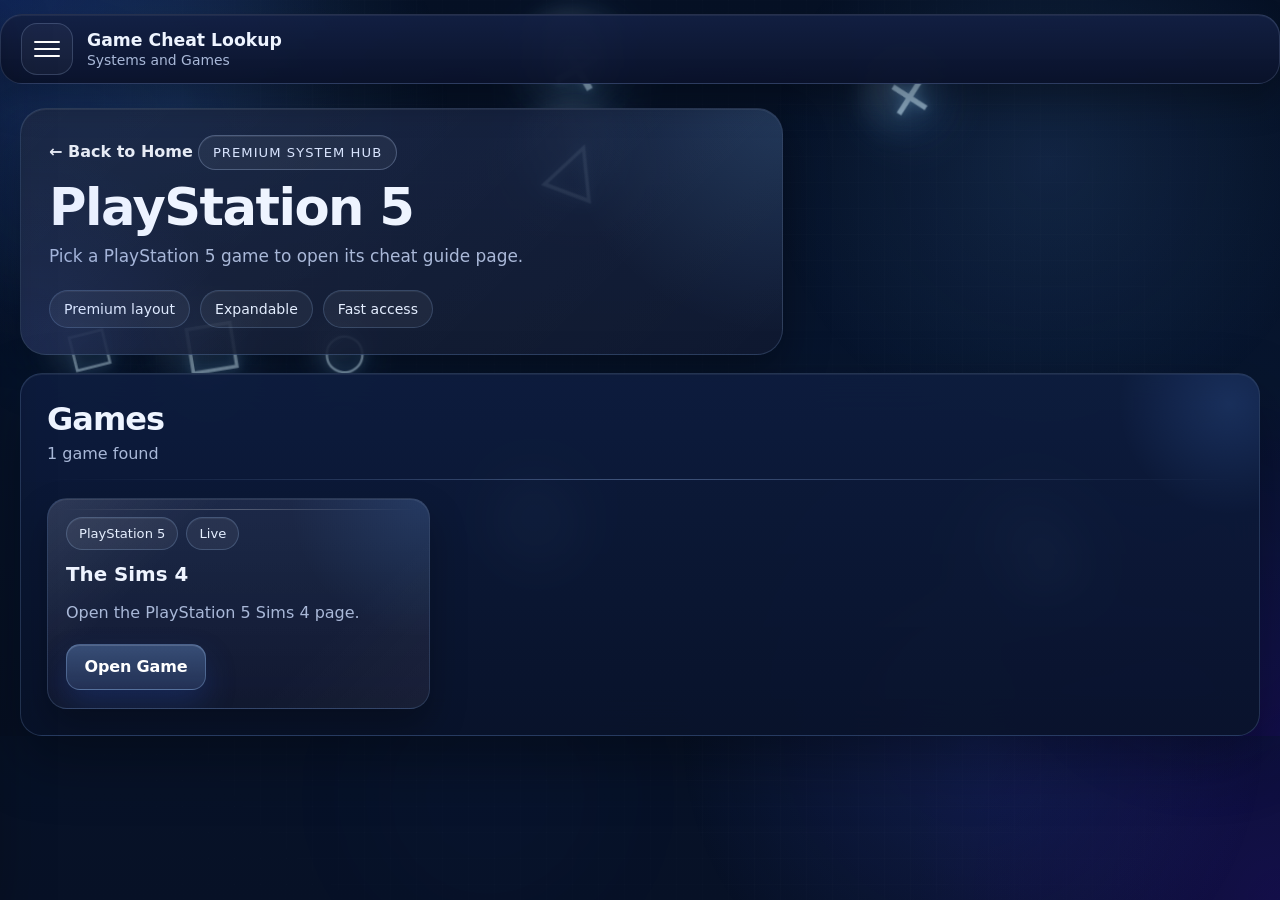
==== commit 1d11d32d: "Update ps5.html" ====
--- a/ps5.html
+++ b/ps5.html
@@ -60,6 +60,7 @@
       <input id="menuSearch" type="search" placeholder="Search..." />
 
       <div class="menu-toolbar">
+        <a class="menu-chip menu-chip--link" href="index.html">Home</a>
         <button id="showAllSystemsBtn" class="menu-chip" type="button">All Systems</button>
       </div>
 
@@ -79,7 +80,7 @@
 
   <header class="site-header site-header--premium">
     <div class="container">
-      <div class="ps5-hero-panel">
+      <div class="ps5-hero-panel ps5-hero-panel--single">
         <div class="ps5-hero-copy">
           <a class="back-link" href="index.html">← Back to Home</a>
           <div class="eyebrow">Premium System Hub</div>
@@ -93,20 +94,6 @@
             <span class="premium-pill">Expandable</span>
             <span class="premium-pill">Fast access</span>
           </div>
-        </div>
-
-        <div class="ps5-feature-stack">
-          <article class="feature-card">
-            <span class="feature-card__label">Library</span>
-            <h3>System Game Hub</h3>
-            <p>All connected PlayStation 5 game guides show here automatically.</p>
-          </article>
-
-          <article class="feature-card">
-            <span class="feature-card__label">Ready to Grow</span>
-            <h3>Add More Games Later</h3>
-            <p>Update only the data file and new PS5 games will appear in the page and the menu.</p>
-          </article>
         </div>
       </div>
     </div>
--- a/styles.css
+++ b/styles.css
@@ -56,6 +56,7 @@
   z-index: 0;
 }
 
+.topbar,
 .site-header,
 .container,
 .ps-bg-icons,
@@ -71,12 +72,256 @@
   padding-right: 20px;
 }
 
+/* top bar */
+
+.topbar {
+  position: sticky;
+  top: 0;
+  z-index: 30;
+  padding-top: 14px;
+}
+
+.topbar__inner {
+  display: flex;
+  align-items: center;
+  gap: 14px;
+  min-height: 70px;
+  border: 1px solid rgba(186, 211, 255, 0.16);
+  background:
+    linear-gradient(180deg, rgba(18, 31, 67, 0.92), rgba(10, 18, 42, 0.95)),
+    rgba(255, 255, 255, 0.03);
+  backdrop-filter: blur(18px);
+  -webkit-backdrop-filter: blur(18px);
+  border-radius: 22px;
+  box-shadow:
+    0 18px 34px rgba(0, 0, 0, 0.26),
+    inset 0 1px 0 rgba(255, 255, 255, 0.06);
+}
+
+.menu-btn {
+  width: 52px;
+  height: 52px;
+  border: 1px solid rgba(186, 211, 255, 0.2);
+  background: rgba(255, 255, 255, 0.04);
+  border-radius: 16px;
+  display: inline-flex;
+  flex-direction: column;
+  justify-content: center;
+  gap: 5px;
+  padding: 0 12px;
+  cursor: pointer;
+  flex: 0 0 auto;
+}
+
+.menu-btn span {
+  display: block;
+  width: 100%;
+  height: 2px;
+  border-radius: 999px;
+  background: #ffffff;
+}
+
+.brand {
+  display: inline-flex;
+  flex-direction: column;
+  gap: 2px;
+}
+
+.brand__title {
+  font-size: 1.08rem;
+  font-weight: 800;
+}
+
+.brand__subtitle {
+  color: var(--muted);
+  font-size: 0.87rem;
+}
+
+/* side menu */
+
+.side-menu {
+  position: fixed;
+  top: 0;
+  left: 0;
+  width: min(92vw, 380px);
+  height: 100vh;
+  transform: translateX(-104%);
+  transition: transform 0.22s ease;
+  background:
+    linear-gradient(180deg, rgba(12, 22, 49, 0.98), rgba(8, 16, 38, 0.99));
+  border-right: 1px solid rgba(186, 211, 255, 0.14);
+  box-shadow: 0 24px 60px rgba(0, 0, 0, 0.38);
+  z-index: 60;
+  overflow-y: auto;
+}
+
+.side-menu.is-open {
+  transform: translateX(0);
+}
+
+.side-menu__header {
+  display: flex;
+  align-items: center;
+  justify-content: space-between;
+  gap: 12px;
+  padding: 18px;
+  border-bottom: 1px solid rgba(186, 211, 255, 0.1);
+}
+
+.side-menu__header h2 {
+  margin: 0;
+  font-size: 1.1rem;
+}
+
+.close-btn {
+  width: 42px;
+  height: 42px;
+  border: 1px solid rgba(186, 211, 255, 0.18);
+  background: rgba(255, 255, 255, 0.05);
+  color: #ffffff;
+  border-radius: 12px;
+  cursor: pointer;
+}
+
+.side-menu__content {
+  padding: 16px 18px 22px;
+}
+
+.label {
+  display: block;
+  margin-bottom: 10px;
+  font-size: 0.92rem;
+  font-weight: 700;
+}
+
+input[type="search"] {
+  width: 100%;
+  border: 1px solid rgba(255, 255, 255, 0.16);
+  background: #050b18;
+  color: #ffffff;
+  border-radius: 14px;
+  padding: 12px 14px;
+  font-size: 0.97rem;
+  outline: none;
+}
+
+input[type="search"]::placeholder {
+  color: #c6d0e8;
+}
+
+.menu-toolbar {
+  margin-top: 14px;
+}
+
+.menu-chip,
+.menu-system-btn {
+  width: 100%;
+  border: 1px solid rgba(186, 211, 255, 0.16);
+  background: rgba(255, 255, 255, 0.05);
+  color: #ffffff;
+  border-radius: 14px;
+  padding: 12px 14px;
+  cursor: pointer;
+  text-align: left;
+  font-weight: 700;
+}
+
+.menu-chip.is-active,
+.menu-system-btn.is-active {
+  border-color: rgba(186, 211, 255, 0.34);
+  background: rgba(255, 255, 255, 0.1);
+}
+
+.menu-section {
+  margin-top: 18px;
+}
+
+.menu-section__title {
+  margin-bottom: 10px;
+  color: var(--muted);
+  font-size: 0.78rem;
+  letter-spacing: 0.08em;
+  text-transform: uppercase;
+}
+
+.menu-system-list,
+.menu-game-list {
+  display: grid;
+  gap: 10px;
+}
+
+.menu-game-group {
+  display: grid;
+  gap: 10px;
+}
+
+.menu-game-group__title {
+  font-size: 0.82rem;
+  font-weight: 800;
+  color: #d7e4ff;
+  margin-top: 2px;
+}
+
+.menu-game-link {
+  display: grid;
+  gap: 6px;
+  border: 1px solid rgba(186, 211, 255, 0.14);
+  background: rgba(255, 255, 255, 0.04);
+  color: #ffffff;
+  border-radius: 16px;
+  padding: 12px 14px;
+}
+
+.menu-game-link.is-current {
+  border-color: rgba(186, 211, 255, 0.34);
+  background: rgba(255, 255, 255, 0.09);
+}
+
+.menu-game-link__top {
+  display: flex;
+  align-items: center;
+  justify-content: space-between;
+  gap: 10px;
+}
+
+.menu-game-link__title {
+  font-weight: 800;
+}
+
+.menu-game-link__status {
+  color: #dbe7ff;
+  font-size: 0.8rem;
+}
+
+.menu-game-link__desc {
+  color: var(--muted);
+  font-size: 0.9rem;
+  line-height: 1.45;
+}
+
+.menu-overlay {
+  position: fixed;
+  inset: 0;
+  background: rgba(0, 0, 0, 0.46);
+  opacity: 0;
+  pointer-events: none;
+  transition: opacity 0.22s ease;
+  z-index: 50;
+}
+
+.menu-overlay.is-open {
+  opacity: 1;
+  pointer-events: auto;
+}
+
+/* general layout */
+
 .site-header {
-  padding: 40px 0 18px;
+  padding: 28px 0 18px;
 }
 
 .site-header--premium {
-  padding-top: 34px;
+  padding-top: 24px;
 }
 
 .eyebrow {
@@ -129,10 +374,6 @@
   margin-bottom: 22px;
 }
 
-.hero-panel {
-  margin-top: 8px;
-}
-
 .section-head {
   display: flex;
   justify-content: space-between;
@@ -263,6 +504,11 @@
   padding: 26px;
   background: rgba(255, 255, 255, 0.03);
   color: var(--muted);
+}
+
+.empty-state--menu {
+  padding: 14px;
+  font-size: 0.92rem;
 }
 
 /* premium ps5 page */
@@ -571,8 +817,16 @@
     padding-right: 14px;
   }
 
+  .topbar {
+    padding-top: 10px;
+  }
+
+  .topbar__inner {
+    min-height: 64px;
+  }
+
   .site-header {
-    padding-top: 28px;
+    padding-top: 20px;
   }
 
   .stats,
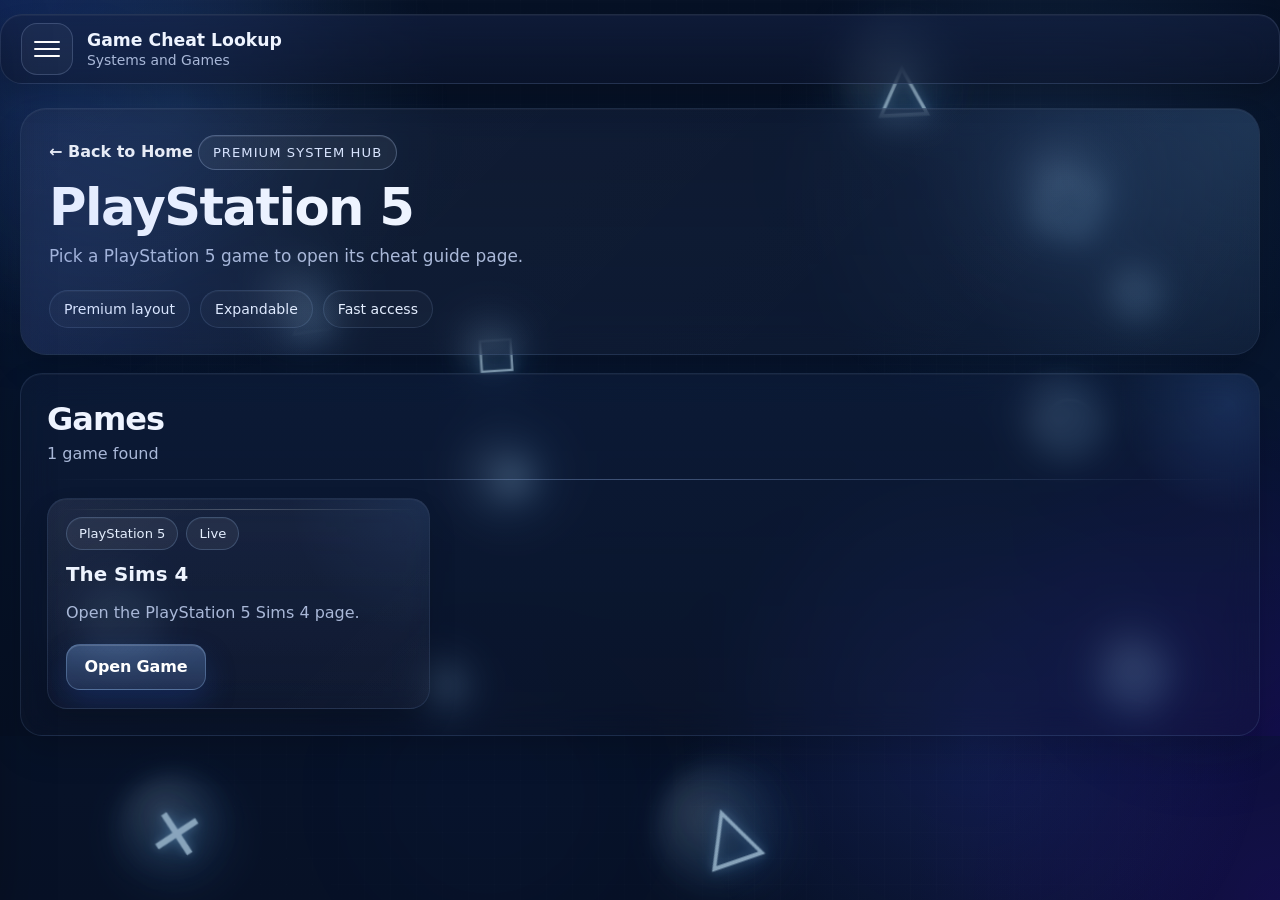
==== commit a67a8f41: "Update ps5.html" ====
--- a/ps5.html
+++ b/ps5.html
@@ -19,6 +19,11 @@
     <span class="ps-symbol" data-size="md">◯</span>
     <span class="ps-symbol" data-size="lg">□</span>
     <span class="ps-symbol" data-size="xl">△</span>
+
+    <span class="ps-symbol" data-size="md">✕</span>
+    <span class="ps-symbol" data-size="lg">◯</span>
+    <span class="ps-symbol" data-size="md">□</span>
+    <span class="ps-symbol" data-size="lg">△</span>
   </div>
 
   <div class="ps-ambient" aria-hidden="true">
--- a/styles.css
+++ b/styles.css
@@ -86,16 +86,16 @@
   align-items: center;
   gap: 14px;
   min-height: 70px;
-  border: 1px solid rgba(186, 211, 255, 0.16);
-  background:
-    linear-gradient(180deg, rgba(18, 31, 67, 0.92), rgba(10, 18, 42, 0.95)),
-    rgba(255, 255, 255, 0.03);
-  backdrop-filter: blur(18px);
-  -webkit-backdrop-filter: blur(18px);
+  border: 1px solid rgba(186, 211, 255, 0.12);
+  background:
+    linear-gradient(180deg, rgba(18, 31, 67, 0.56), rgba(10, 18, 42, 0.5)),
+    rgba(255, 255, 255, 0.015);
+  backdrop-filter: blur(16px);
+  -webkit-backdrop-filter: blur(16px);
   border-radius: 22px;
   box-shadow:
-    0 18px 34px rgba(0, 0, 0, 0.26),
-    inset 0 1px 0 rgba(255, 255, 255, 0.06);
+    0 14px 26px rgba(0, 0, 0, 0.18),
+    inset 0 1px 0 rgba(255, 255, 255, 0.04);
 }
 
 .menu-btn {
@@ -211,6 +211,9 @@
 
 .menu-toolbar {
   margin-top: 14px;
+  display: grid;
+  grid-template-columns: 1fr 1fr;
+  gap: 10px;
 }
 
 .menu-chip,
@@ -224,6 +227,13 @@
   cursor: pointer;
   text-align: left;
   font-weight: 700;
+}
+
+.menu-chip--link {
+  display: flex;
+  align-items: center;
+  justify-content: center;
+  text-align: center;
 }
 
 .menu-chip.is-active,
@@ -364,11 +374,15 @@
 }
 
 .panel {
-  border: 1px solid var(--line);
-  background: var(--panel);
-  box-shadow: var(--shadow);
-  backdrop-filter: blur(18px);
-  -webkit-backdrop-filter: blur(18px);
+  border: 1px solid rgba(186, 211, 255, 0.12);
+  background:
+    linear-gradient(180deg, rgba(14, 24, 52, 0.34), rgba(10, 19, 44, 0.28)),
+    rgba(255, 255, 255, 0.015);
+  box-shadow:
+    0 14px 30px rgba(0, 0, 0, 0.16),
+    inset 0 1px 0 rgba(255, 255, 255, 0.035);
+  backdrop-filter: blur(16px);
+  -webkit-backdrop-filter: blur(16px);
   border-radius: var(--radius);
   padding: 22px;
   margin-bottom: 22px;
@@ -404,10 +418,12 @@
 .system-card,
 .game-card,
 .feature-card {
-  border: 1px solid var(--line);
-  background: rgba(255, 255, 255, 0.045);
+  border: 1px solid rgba(186, 211, 255, 0.1);
+  background: rgba(255, 255, 255, 0.02);
   border-radius: 20px;
-  box-shadow: var(--shadow-soft);
+  box-shadow:
+    0 10px 22px rgba(0, 0, 0, 0.12),
+    inset 0 1px 0 rgba(255, 255, 255, 0.03);
 }
 
 .stat-card {
@@ -471,12 +487,12 @@
   display: inline-flex;
   align-items: center;
   border-radius: 999px;
-  border: 1px solid var(--line-strong);
-  background: rgba(255, 255, 255, 0.05);
+  border: 1px solid rgba(186, 211, 255, 0.12);
+  background: rgba(255, 255, 255, 0.024);
   padding: 8px 12px;
   font-size: 0.82rem;
   color: #dbe7ff;
-  box-shadow: inset 0 1px 0 rgba(255, 255, 255, 0.06);
+  box-shadow: inset 0 1px 0 rgba(255, 255, 255, 0.03);
 }
 
 .open-link {
@@ -536,18 +552,28 @@
   align-items: stretch;
 }
 
+.ps5-hero-panel--single {
+  grid-template-columns: 1fr;
+}
+
+.ps5-hero-panel--single .ps5-hero-copy {
+  max-width: 100%;
+}
+
 .ps5-hero-copy {
   padding: 26px 28px;
-  border: 1px solid rgba(154, 198, 255, 0.18);
+  border: 1px solid rgba(154, 198, 255, 0.12);
   border-radius: 26px;
   background:
-    linear-gradient(135deg, rgba(255,255,255,0.07), rgba(255,255,255,0.03)),
-    linear-gradient(180deg, rgba(9, 23, 55, 0.82), rgba(8, 18, 42, 0.9));
+    linear-gradient(135deg, rgba(255,255,255,0.045), rgba(255,255,255,0.015)),
+    linear-gradient(180deg, rgba(9, 23, 55, 0.38), rgba(8, 18, 42, 0.28));
   box-shadow:
-    var(--shadow),
-    inset 0 1px 0 rgba(255,255,255,0.08);
+    0 14px 30px rgba(0, 0, 0, 0.16),
+    inset 0 1px 0 rgba(255,255,255,0.04);
   overflow: hidden;
   position: relative;
+  backdrop-filter: blur(14px);
+  -webkit-backdrop-filter: blur(14px);
 }
 
 .ps5-hero-copy::before {
@@ -609,22 +635,24 @@
   min-height: 38px;
   padding: 0 14px;
   border-radius: 999px;
-  border: 1px solid rgba(154, 198, 255, 0.2);
-  background: rgba(255,255,255,0.05);
+  border: 1px solid rgba(154, 198, 255, 0.14);
+  background: rgba(255,255,255,0.028);
   color: #e4eeff;
   font-size: 0.88rem;
-  box-shadow: inset 0 1px 0 rgba(255,255,255,0.06);
+  box-shadow: inset 0 1px 0 rgba(255,255,255,0.035);
 }
 
 .premium-panel {
   padding: 26px;
   background:
-    linear-gradient(180deg, rgba(13, 28, 62, 0.9), rgba(8, 18, 42, 0.92)),
-    rgba(255,255,255,0.03);
-  border: 1px solid rgba(154, 198, 255, 0.18);
+    linear-gradient(180deg, rgba(13, 28, 62, 0.34), rgba(8, 18, 42, 0.26)),
+    rgba(255,255,255,0.014);
+  border: 1px solid rgba(154, 198, 255, 0.12);
   box-shadow:
-    0 24px 60px rgba(0, 0, 0, 0.34),
-    inset 0 1px 0 rgba(255,255,255,0.06);
+    0 16px 34px rgba(0, 0, 0, 0.16),
+    inset 0 1px 0 rgba(255,255,255,0.035);
+  backdrop-filter: blur(16px);
+  -webkit-backdrop-filter: blur(16px);
 }
 
 .premium-panel--games {
@@ -653,12 +681,14 @@
   position: relative;
   overflow: hidden;
   background:
-    linear-gradient(180deg, rgba(255,255,255,0.065), rgba(255,255,255,0.028)),
-    linear-gradient(180deg, rgba(13, 27, 61, 0.96), rgba(10, 18, 42, 0.98));
-  border: 1px solid rgba(154, 198, 255, 0.18);
+    linear-gradient(180deg, rgba(255,255,255,0.04), rgba(255,255,255,0.014)),
+    linear-gradient(180deg, rgba(13, 27, 61, 0.34), rgba(10, 18, 42, 0.24));
+  border: 1px solid rgba(154, 198, 255, 0.12);
   box-shadow:
-    0 18px 36px rgba(0, 0, 0, 0.28),
-    inset 0 1px 0 rgba(255,255,255,0.08);
+    0 14px 28px rgba(0, 0, 0, 0.14),
+    inset 0 1px 0 rgba(255,255,255,0.04);
+  backdrop-filter: blur(14px);
+  -webkit-backdrop-filter: blur(14px);
 }
 
 .ps5-page .game-card::before {
@@ -666,8 +696,8 @@
   position: absolute;
   inset: 0;
   background:
-    linear-gradient(135deg, rgba(255,255,255,0.08), transparent 30%, transparent 70%, rgba(255,255,255,0.03)),
-    radial-gradient(circle at top right, rgba(94, 164, 255, 0.14), transparent 32%);
+    linear-gradient(135deg, rgba(255,255,255,0.035), transparent 30%, transparent 70%, rgba(255,255,255,0.012)),
+    radial-gradient(circle at top right, rgba(94, 164, 255, 0.09), transparent 32%);
   pointer-events: none;
 }
 
